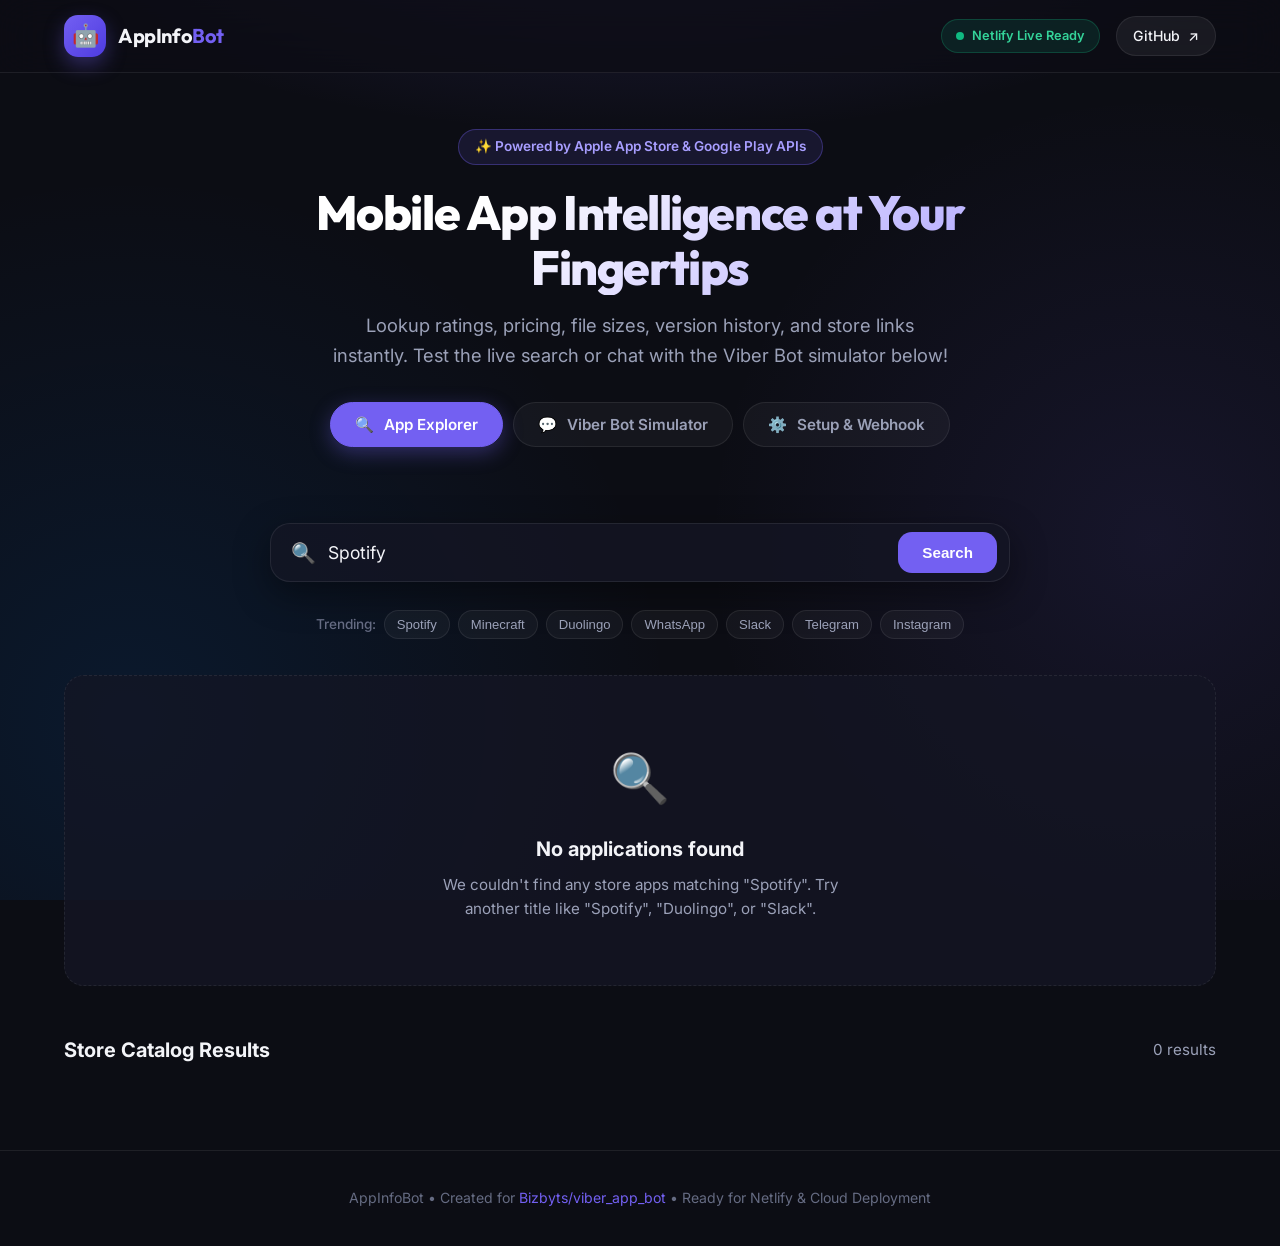
==== public/index.html @ 65c1931f "Add Netlify deployment support, live web explorer, and Viber bot simulator" ====
<!DOCTYPE html>
<html lang="en">
<head>
  <meta charset="UTF-8">
  <meta name="viewport" content="width=device-width, initial-scale=1.0">
  <title>AppInfoBot — Viber App Information Bot & Web Hub</title>
  <meta name="description" content="Instant real-time app lookup for Apple App Store and Google Play Store with live Viber bot simulator and web explorer.">
  
  <!-- Open Graph / Meta -->
  <meta property="og:type" content="website">
  <meta property="og:title" content="AppInfoBot — Viber App Information Bot">
  <meta property="og:description" content="Instant mobile app ratings, size, price, and store links for iOS and Android with interactive Viber simulator.">
  
  <!-- Google Fonts: Inter & Outfit -->
  <link rel="preconnect" href="https://fonts.googleapis.com">
  <link rel="preconnect" href="https://fonts.gstatic.com" crossorigin>
  <link href="https://fonts.googleapis.com/css2?family=Inter:wght@400;500;600;700&family=Outfit:wght@600;700;800&display=swap" rel="stylesheet">
  
  <!-- Stylesheet -->
  <link rel="stylesheet" href="css/style.css">
  <link rel="icon" href="https://i.imgur.com/9vlBxdt.png" type="image/png">
</head>
<body>

  <!-- Site Header -->
  <header class="site-header">
    <div class="container header-inner">
      <a href="/" class="brand" id="brand-link">
        <div class="brand-icon">🤖</div>
        <div class="brand-name">AppInfo<span>Bot</span></div>
      </a>
      <div class="header-nav">
        <div class="badge-live" id="status-indicator">
          <span class="pulse-dot"></span>
          <span>Netlify Live Ready</span>
        </div>
        <a href="https://github.com/Bizbyts/viber_app_bot" target="_blank" rel="noopener noreferrer" class="github-btn" id="github-link">
          <span>GitHub</span> ↗
        </a>
      </div>
    </div>
  </header>

  <!-- Hero Section -->
  <main class="container">
    <section class="hero">
      <div class="hero-pill">✨ Powered by Apple App Store & Google Play APIs</div>
      <h1 class="hero-title">Mobile App Intelligence at Your Fingertips</h1>
      <p class="hero-desc">
        Lookup ratings, pricing, file sizes, version history, and store links instantly.
        Test the live search or chat with the Viber Bot simulator below!
      </p>

      <!-- Navigation Tabs -->
      <nav class="tabs-nav" aria-label="Main Navigation">
        <button class="tab-button active" data-tab="explorer" id="tab-btn-explorer">
          <span>🔍</span> App Explorer
        </button>
        <button class="tab-button" data-tab="simulator" id="tab-btn-simulator">
          <span>💬</span> Viber Bot Simulator
        </button>
        <button class="tab-button" data-tab="setup" id="tab-btn-setup">
          <span>⚙️</span> Setup & Webhook
        </button>
      </nav>
    </section>

    <!-- Tab 1: App Explorer -->
    <section id="tab-explorer" class="tab-pane active" aria-labelledby="tab-btn-explorer">
      <!-- Search Bar -->
      <div class="search-container">
        <div class="search-bar">
          <span class="search-icon">🔍</span>
          <input 
            type="text" 
            id="search-input" 
            class="search-input" 
            placeholder="Search an app name (e.g. Spotify, Notion, Subway Surfers)..."
            value="Spotify"
            autocomplete="off"
          />
          <button id="search-btn" class="search-btn">Search</button>
        </div>
      </div>

      <!-- Quick Search Tag Chips -->
      <div class="quick-tags" id="quick-tags-container">
        <span class="quick-tag-label">Trending:</span>
        <button class="tag-btn" data-query="Spotify">Spotify</button>
        <button class="tag-btn" data-query="Minecraft">Minecraft</button>
        <button class="tag-btn" data-query="Duolingo">Duolingo</button>
        <button class="tag-btn" data-query="WhatsApp">WhatsApp</button>
        <button class="tag-btn" data-query="Slack">Slack</button>
        <button class="tag-btn" data-query="Telegram">Telegram</button>
        <button class="tag-btn" data-query="Instagram">Instagram</button>
      </div>

      <!-- Search State / Status Box -->
      <div id="search-state" class="state-box" style="display: none;"></div>

      <!-- Results Header -->
      <div class="results-header">
        <h2 style="font-size: 1.25rem; font-weight: 700;">Store Catalog Results</h2>
        <span id="results-count" class="results-count">Loading results...</span>
      </div>

      <!-- Cards Grid -->
      <div id="cards-grid" class="cards-grid">
        <!-- Rendered dynamically by app.js -->
      </div>
    </section>

    <!-- Tab 2: Viber Bot Simulator -->
    <section id="tab-simulator" class="tab-pane" aria-labelledby="tab-btn-simulator">
      <div class="simulator-layout">
        
        <!-- Smartphone Mockup -->
        <div class="phone-mockup" id="phone-mockup-frame">
          <div class="phone-speaker"></div>
          
          <div class="viber-header">
            <div class="bot-avatar-wrap">
              <div class="bot-avatar-img">🤖</div>
              <span class="online-dot"></span>
            </div>
            <div class="viber-bot-info">
              <div class="viber-bot-name">AppInfoBot</div>
              <div class="viber-bot-sub">Online • Viber Bot Verified</div>
            </div>
          </div>

          <div class="chat-history" id="chat-history">
            <div class="chat-bubble bubble-bot">
👋 Hi! I'm AppInfoBot.

Send me:
• An app name (e.g. "Spotify")
• An App Store link
• A Google Play link

…and I'll pull up detailed information about it.
            </div>
          </div>

          <div class="phone-input-bar">
            <input 
              type="text" 
              id="chat-input" 
              class="chat-input" 
              placeholder="Type message to bot..."
              autocomplete="off"
            />
            <button id="chat-send-btn" class="chat-send-btn" title="Send message">➤</button>
          </div>
        </div>

        <!-- Simulator Instructions & Presets -->
        <div class="sim-controls">
          <h2 class="sim-heading">Real-Time Viber Bot Emulation</h2>
          <p class="sim-desc">
            This interactive simulator reproduces the exact responses that your Python Viber Bot 
            (<code>formatter.py</code>, <code>parser.py</code>, and <code>viber_client.py</code>) delivers to Viber users.
          </p>

          <div class="sim-presets-title">Quick Test Actions</div>
          <div class="sim-preset-grid">
            <button class="preset-btn" data-prompt="/start">
              <strong>/start</strong>
              <span>Greeting & instructions</span>
            </button>
            <button class="preset-btn" data-prompt="/help">
              <strong>/help</strong>
              <span>Commands & usage syntax</span>
            </button>
            <button class="preset-btn" data-prompt="Spotify">
              <strong>"Spotify"</strong>
              <span>Disambiguation selection</span>
            </button>
            <button class="preset-btn" data-prompt="Minecraft">
              <strong>"Minecraft"</strong>
              <span>Lookup ratings & price</span>
            </button>
            <button class="preset-btn" data-prompt="1">
              <strong>Reply "1"</strong>
              <span>Pick first disambiguation item</span>
            </button>
            <button class="preset-btn" data-prompt="Duolingo">
              <strong>"Duolingo"</strong>
              <span>Language learning app</span>
            </button>
          </div>

          <div style="background: rgba(0,0,0,0.2); border-radius: var(--radius-md); padding: 16px; border: 1px solid var(--border-card);">
            <div style="font-weight: 600; font-size: 0.9rem; margin-bottom: 6px; color: #a89eff;">
              💡 No Viber Token Required for Web Demo
            </div>
            <p style="font-size: 0.84rem; color: var(--text-muted); margin: 0;">
              Since you don't have a Viber partner token yet, this web interface lets anyone test the complete search logic, emoji formatting, and app metadata extraction live on Netlify!
            </p>
          </div>
        </div>

      </div>
    </section>

    <!-- Tab 3: Setup Hub & Webhook -->
    <section id="tab-setup" class="tab-pane" aria-labelledby="tab-btn-setup">
      <div class="guide-card">
        <h2 style="font-family: var(--font-display); font-size: 1.5rem; margin-bottom: 12px;">
          How to Connect Your Real Viber Bot (When Ready)
        </h2>
        <p style="color: var(--text-muted); margin-bottom: 28px;">
          Whenever you want to link a real Viber chatbot account, follow these 3 simple steps:
        </p>

        <div class="guide-step">
          <div class="step-num">1</div>
          <div class="step-content">
            <div class="step-title">Get your Free Viber Bot Auth Token</div>
            <p class="step-text">
              Visit <a href="https://partners.viber.com/" target="_blank" style="color:var(--primary);">partners.viber.com</a>, 
              log in with your phone number, click <strong>Create Bot Account</strong>, and copy your <strong>Authentication Token</strong>.
            </p>
          </div>
        </div>

        <div class="guide-step">
          <div class="step-num">2</div>
          <div class="step-content">
            <div class="step-title">Add Environment Variables on Netlify</div>
            <p class="step-text">
              In your Netlify Site dashboard, navigate to <strong>Site configuration</strong> ➔ <strong>Environment variables</strong>, and add:
            </p>
            <div class="code-box">
              <span>VIBER_AUTH_TOKEN=your_token_from_partners_viber_com</span>
              <button class="copy-btn" onclick="copyText(this, 'VIBER_AUTH_TOKEN=your_token_from_partners_viber_com')">Copy</button>
            </div>
          </div>
        </div>

        <div class="guide-step">
          <div class="step-num">3</div>
          <div class="step-content">
            <div class="step-title">Your Webhook URL</div>
            <p class="step-text">
              Netlify redirects <code>/webhook</code> straight to your serverless function:
            </p>
            <div class="code-box">
              <span id="webhook-display-url">https://your-site.netlify.app/webhook</span>
              <button class="copy-btn" onclick="copyText(this, window.location.origin + '/webhook')">Copy Current Origin</button>
            </div>
          </div>
        </div>

      </div>
    </section>
  </main>

  <!-- Footer -->
  <footer class="site-footer">
    <div class="container">
      <p>
        AppInfoBot • Created for <a href="https://github.com/Bizbyts/viber_app_bot" target="_blank">Bizbyts/viber_app_bot</a> • Ready for Netlify & Cloud Deployment
      </p>
    </div>
  </footer>

  <!-- Main JavaScript -->
  <script src="js/app.js"></script>
</body>
</html>
---- public/css/style.css ----
/* ==========================================================================
   AppInfoBot - Modern Glassmorphism & Viber Purple Design System
   ========================================================================== */

:root {
  --primary: #7360f2;
  --primary-hover: #8878ff;
  --primary-glow: rgba(115, 96, 242, 0.35);
  --primary-subtle: rgba(115, 96, 242, 0.12);
  
  --bg-dark: #0c0d14;
  --bg-card: rgba(20, 22, 36, 0.75);
  --bg-card-hover: rgba(28, 31, 52, 0.85);
  --border-card: rgba(255, 255, 255, 0.08);
  --border-card-hover: rgba(115, 96, 242, 0.4);

  --viber-purple: #7360f2;
  --viber-chat-bg: #13141f;
  --viber-bubble-bot: #1f2238;
  --viber-bubble-user: #7360f2;

  --text-main: #f3f4f8;
  --text-muted: #9ba1b8;
  --text-dim: #656b82;

  --accent-apple: #0071e3;
  --accent-google: #00875a;
  --accent-gold: #ffb800;
  --accent-free: #10b981;

  --radius-sm: 8px;
  --radius-md: 14px;
  --radius-lg: 20px;
  --radius-full: 9999px;

  --font-sans: 'Inter', -apple-system, BlinkMacSystemFont, 'Segoe UI', Roboto, sans-serif;
  --font-display: 'Outfit', var(--font-sans);
  --transition: all 0.25s cubic-bezier(0.16, 1, 0.3, 1);
}

* {
  box-sizing: border-box;
  margin: 0;
  padding: 0;
}

body {
  font-family: var(--font-sans);
  background-color: var(--bg-dark);
  color: var(--text-main);
  min-height: 100vh;
  line-height: 1.6;
  overflow-x: hidden;
  background-image: 
    radial-gradient(ellipse 80% 50% at 50% -20%, rgba(115, 96, 242, 0.25), transparent 70%),
    radial-gradient(circle at 10% 80%, rgba(0, 113, 227, 0.12), transparent 40%),
    radial-gradient(circle at 90% 60%, rgba(115, 96, 242, 0.1), transparent 35%);
  background-attachment: fixed;
}

/* Container */
.container {
  max-width: 1200px;
  margin: 0 auto;
  padding: 0 24px;
}

/* Header */
.site-header {
  border-bottom: 1px solid var(--border-card);
  backdrop-filter: blur(20px);
  position: sticky;
  top: 0;
  z-index: 100;
  background: rgba(12, 13, 20, 0.75);
}

.header-inner {
  display: flex;
  align-items: center;
  justify-content: space-between;
  height: 72px;
}

.brand {
  display: flex;
  align-items: center;
  gap: 12px;
  text-decoration: none;
  color: var(--text-main);
}

.brand-icon {
  width: 42px;
  height: 42px;
  background: linear-gradient(135deg, #7360f2 0%, #4e3be0 100%);
  border-radius: var(--radius-md);
  display: flex;
  align-items: center;
  justify-content: center;
  font-size: 22px;
  box-shadow: 0 8px 20px var(--primary-glow);
}

.brand-name {
  font-family: var(--font-display);
  font-weight: 700;
  font-size: 1.25rem;
  letter-spacing: -0.02em;
}

.brand-name span {
  color: var(--primary);
}

.header-nav {
  display: flex;
  align-items: center;
  gap: 16px;
}

.badge-live {
  display: inline-flex;
  align-items: center;
  gap: 8px;
  background: rgba(16, 185, 129, 0.12);
  border: 1px solid rgba(16, 185, 129, 0.25);
  color: #34d399;
  font-size: 0.8rem;
  font-weight: 600;
  padding: 6px 14px;
  border-radius: var(--radius-full);
}

.pulse-dot {
  width: 8px;
  height: 8px;
  background: #10b981;
  border-radius: 50%;
  animation: pulse-ring 2s infinite;
}

@keyframes pulse-ring {
  0% { transform: scale(0.95); box-shadow: 0 0 0 0 rgba(16, 185, 129, 0.7); }
  70% { transform: scale(1); box-shadow: 0 0 0 8px rgba(16, 185, 129, 0); }
  100% { transform: scale(0.95); box-shadow: 0 0 0 0 rgba(16, 185, 129, 0); }
}

.github-btn {
  display: inline-flex;
  align-items: center;
  gap: 8px;
  background: rgba(255, 255, 255, 0.06);
  border: 1px solid var(--border-card);
  color: var(--text-main);
  text-decoration: none;
  font-size: 0.88rem;
  font-weight: 500;
  padding: 8px 16px;
  border-radius: var(--radius-full);
  transition: var(--transition);
}

.github-btn:hover {
  background: rgba(255, 255, 255, 0.12);
  border-color: rgba(255, 255, 255, 0.2);
  transform: translateY(-1px);
}

/* Hero Section */
.hero {
  padding: 56px 0 36px;
  text-align: center;
}

.hero-pill {
  display: inline-flex;
  align-items: center;
  gap: 8px;
  padding: 6px 16px;
  border-radius: var(--radius-full);
  background: var(--primary-subtle);
  border: 1px solid var(--primary-glow);
  color: #a89eff;
  font-size: 0.85rem;
  font-weight: 600;
  margin-bottom: 20px;
}

.hero-title {
  font-family: var(--font-display);
  font-size: 3rem;
  font-weight: 800;
  line-height: 1.15;
  letter-spacing: -0.03em;
  margin-bottom: 16px;
  max-width: 800px;
  margin-left: auto;
  margin-right: auto;
  background: linear-gradient(135deg, #ffffff 30%, #a89eff 100%);
  -webkit-background-clip: text;
  -webkit-text-fill-color: transparent;
}

.hero-desc {
  font-size: 1.15rem;
  color: var(--text-muted);
  max-width: 620px;
  margin: 0 auto 32px;
}

/* Tabs Navigation */
.tabs-nav {
  display: flex;
  justify-content: center;
  gap: 10px;
  margin-bottom: 40px;
}

.tab-button {
  display: inline-flex;
  align-items: center;
  gap: 10px;
  padding: 12px 24px;
  background: rgba(255, 255, 255, 0.04);
  border: 1px solid var(--border-card);
  border-radius: var(--radius-full);
  color: var(--text-muted);
  font-family: var(--font-sans);
  font-size: 0.95rem;
  font-weight: 600;
  cursor: pointer;
  transition: var(--transition);
}

.tab-button:hover {
  background: rgba(255, 255, 255, 0.08);
  color: var(--text-main);
  border-color: rgba(255, 255, 255, 0.15);
}

.tab-button.active {
  background: var(--primary);
  color: #fff;
  border-color: var(--primary);
  box-shadow: 0 6px 20px var(--primary-glow);
}

.tab-pane {
  display: none;
}

.tab-pane.active {
  display: block;
  animation: fadeIn 0.3s cubic-bezier(0.16, 1, 0.3, 1);
}

@keyframes fadeIn {
  from { opacity: 0; transform: translateY(8px); }
  to { opacity: 1; transform: translateY(0); }
}

/* Search Box */
.search-container {
  max-width: 740px;
  margin: 0 auto 28px;
}

.search-bar {
  display: flex;
  align-items: center;
  background: var(--bg-card);
  border: 1px solid var(--border-card);
  border-radius: var(--radius-lg);
  padding: 8px 12px 8px 20px;
  box-shadow: 0 12px 36px rgba(0, 0, 0, 0.4);
  transition: var(--transition);
}

.search-bar:focus-within {
  border-color: var(--primary);
  box-shadow: 0 12px 40px var(--primary-glow);
  background: rgba(24, 27, 44, 0.9);
}

.search-icon {
  font-size: 1.25rem;
  color: var(--text-dim);
  margin-right: 12px;
}

.search-input {
  flex: 1;
  background: transparent;
  border: none;
  outline: none;
  font-family: var(--font-sans);
  font-size: 1.1rem;
  color: var(--text-main);
}

.search-input::placeholder {
  color: var(--text-dim);
}

.search-btn {
  background: var(--primary);
  color: #fff;
  border: none;
  border-radius: var(--radius-md);
  padding: 12px 24px;
  font-weight: 600;
  font-size: 0.95rem;
  cursor: pointer;
  transition: var(--transition);
}

.search-btn:hover {
  background: var(--primary-hover);
  box-shadow: 0 4px 16px var(--primary-glow);
}

/* Quick Tags */
.quick-tags {
  display: flex;
  align-items: center;
  justify-content: center;
  flex-wrap: wrap;
  gap: 8px;
  margin-bottom: 36px;
}

.quick-tag-label {
  font-size: 0.85rem;
  color: var(--text-dim);
  font-weight: 500;
}

.tag-btn {
  background: rgba(255, 255, 255, 0.04);
  border: 1px solid var(--border-card);
  color: var(--text-muted);
  padding: 6px 12px;
  border-radius: var(--radius-full);
  font-size: 0.82rem;
  font-weight: 500;
  cursor: pointer;
  transition: var(--transition);
}

.tag-btn:hover {
  background: var(--primary-subtle);
  border-color: var(--primary-glow);
  color: #c7c0ff;
  transform: translateY(-1px);
}

/* Results Grid */
.results-header {
  display: flex;
  justify-content: space-between;
  align-items: center;
  margin-bottom: 24px;
}

.results-count {
  font-size: 0.95rem;
  color: var(--text-muted);
}

.cards-grid {
  display: grid;
  grid-template-columns: repeat(auto-fill, minmax(340px, 1fr));
  gap: 24px;
  margin-bottom: 48px;
}

/* App Card */
.app-card {
  background: var(--bg-card);
  border: 1px solid var(--border-card);
  border-radius: var(--radius-lg);
  padding: 24px;
  backdrop-filter: blur(12px);
  display: flex;
  flex-direction: column;
  transition: var(--transition);
  position: relative;
  overflow: hidden;
}

.app-card::before {
  content: '';
  position: absolute;
  top: 0;
  left: 0;
  right: 0;
  height: 3px;
  background: linear-gradient(90deg, var(--primary), transparent);
  opacity: 0;
  transition: var(--transition);
}

.app-card:hover {
  border-color: var(--border-card-hover);
  background: var(--bg-card-hover);
  transform: translateY(-4px);
  box-shadow: 0 16px 36px rgba(0, 0, 0, 0.4), 0 0 24px var(--primary-subtle);
}

.app-card:hover::before {
  opacity: 1;
}

.card-top {
  display: flex;
  gap: 16px;
  margin-bottom: 16px;
}

.app-icon {
  width: 76px;
  height: 76px;
  border-radius: 18px;
  object-fit: cover;
  box-shadow: 0 8px 20px rgba(0, 0, 0, 0.4);
  border: 1px solid rgba(255, 255, 255, 0.1);
  flex-shrink: 0;
}

.card-meta {
  flex: 1;
  min-width: 0;
}

.store-badge {
  display: inline-flex;
  align-items: center;
  gap: 6px;
  font-size: 0.75rem;
  font-weight: 600;
  padding: 3px 8px;
  border-radius: var(--radius-full);
  margin-bottom: 6px;
}

.badge-apple {
  background: rgba(0, 113, 227, 0.15);
  color: #64b5f6;
  border: 1px solid rgba(0, 113, 227, 0.3);
}

.badge-google {
  background: rgba(0, 135, 90, 0.15);
  color: #6ee7b7;
  border: 1px solid rgba(0, 135, 90, 0.3);
}

.app-title {
  font-family: var(--font-display);
  font-size: 1.15rem;
  font-weight: 700;
  line-height: 1.3;
  margin-bottom: 4px;
  white-space: nowrap;
  overflow: hidden;
  text-overflow: ellipsis;
}

.app-developer {
  font-size: 0.85rem;
  color: var(--text-muted);
  white-space: nowrap;
  overflow: hidden;
  text-overflow: ellipsis;
}

.rating-row {
  display: flex;
  align-items: center;
  gap: 8px;
  margin-top: 6px;
}

.stars {
  color: var(--accent-gold);
  font-size: 0.9rem;
  letter-spacing: 1px;
}

.rating-score {
  font-weight: 700;
  font-size: 0.88rem;
}

.rating-count {
  font-size: 0.78rem;
  color: var(--text-dim);
}

.card-details {
  display: grid;
  grid-template-columns: repeat(3, 1fr);
  gap: 12px;
  background: rgba(0, 0, 0, 0.25);
  border-radius: var(--radius-md);
  padding: 12px;
  margin-bottom: 16px;
}

.detail-item {
  display: flex;
  flex-direction: column;
}

.detail-label {
  font-size: 0.7rem;
  color: var(--text-dim);
  text-transform: uppercase;
  letter-spacing: 0.05em;
}

.detail-value {
  font-size: 0.85rem;
  font-weight: 600;
  color: var(--text-main);
  white-space: nowrap;
  overflow: hidden;
  text-overflow: ellipsis;
}

.card-desc {
  font-size: 0.85rem;
  color: var(--text-muted);
  line-height: 1.5;
  margin-bottom: 20px;
  display: -webkit-box;
  -webkit-line-clamp: 3;
  -webkit-box-orient: vertical;
  overflow: hidden;
  flex: 1;
}

.card-actions {
  display: flex;
  gap: 10px;
  margin-top: auto;
}

.btn-store {
  flex: 1;
  display: inline-flex;
  align-items: center;
  justify-content: center;
  gap: 8px;
  background: rgba(255, 255, 255, 0.06);
  border: 1px solid var(--border-card);
  color: var(--text-main);
  text-decoration: none;
  font-size: 0.88rem;
  font-weight: 600;
  padding: 10px 16px;
  border-radius: var(--radius-md);
  transition: var(--transition);
}

.btn-store:hover {
  background: rgba(255, 255, 255, 0.12);
  border-color: rgba(255, 255, 255, 0.25);
}

.btn-bot-send {
  display: inline-flex;
  align-items: center;
  justify-content: center;
  padding: 10px 14px;
  background: var(--primary-subtle);
  border: 1px solid var(--primary-glow);
  color: #a89eff;
  border-radius: var(--radius-md);
  cursor: pointer;
  transition: var(--transition);
  font-size: 0.88rem;
  font-weight: 600;
  gap: 6px;
}

.btn-bot-send:hover {
  background: var(--primary);
  color: #fff;
}

/* Empty / Loading States */
.state-box {
  text-align: center;
  padding: 64px 24px;
  background: var(--bg-card);
  border: 1px dashed var(--border-card);
  border-radius: var(--radius-lg);
  margin-bottom: 48px;
}

.state-icon {
  font-size: 3rem;
  margin-bottom: 16px;
}

.state-title {
  font-size: 1.25rem;
  font-weight: 700;
  margin-bottom: 8px;
}

.state-desc {
  font-size: 0.95rem;
  color: var(--text-muted);
  max-width: 440px;
  margin: 0 auto;
}

.spinner {
  display: inline-block;
  width: 38px;
  height: 38px;
  border: 3px solid rgba(115, 96, 242, 0.2);
  border-top-color: var(--primary);
  border-radius: 50%;
  animation: spin 0.8s linear infinite;
}

@keyframes spin {
  to { transform: rotate(360deg); }
}

/* ==========================================================================
   Viber Chat Simulator
   ========================================================================== */
.simulator-layout {
  display: grid;
  grid-template-columns: 380px 1fr;
  gap: 36px;
  align-items: start;
  margin-bottom: 48px;
}

/* Smartphone Mockup */
.phone-mockup {
  background: #000;
  border: 4px solid #282a3a;
  border-radius: 44px;
  box-shadow: 0 24px 64px rgba(0, 0, 0, 0.7), 0 0 32px var(--primary-subtle);
  overflow: hidden;
  height: 640px;
  display: flex;
  flex-direction: column;
  position: relative;
}

.phone-speaker {
  width: 90px;
  height: 18px;
  background: #1a1c27;
  border-radius: 0 0 12px 12px;
  margin: 0 auto;
  position: absolute;
  top: 0;
  left: 50%;
  transform: translateX(-50%);
  z-index: 20;
}

.viber-header {
  background: #1b192e;
  border-bottom: 1px solid rgba(255, 255, 255, 0.08);
  padding: 24px 16px 12px;
  display: flex;
  align-items: center;
  gap: 12px;
  z-index: 10;
}

.bot-avatar-wrap {
  position: relative;
}

.bot-avatar-img {
  width: 38px;
  height: 38px;
  border-radius: 50%;
  background: var(--primary);
  display: flex;
  align-items: center;
  justify-content: center;
  font-size: 1.2rem;
  color: white;
}

.online-dot {
  width: 10px;
  height: 10px;
  background: #10b981;
  border: 2px solid #1b192e;
  border-radius: 50%;
  position: absolute;
  bottom: 0;
  right: 0;
}

.viber-bot-info {
  flex: 1;
}

.viber-bot-name {
  font-size: 0.95rem;
  font-weight: 700;
  line-height: 1.2;
}

.viber-bot-sub {
  font-size: 0.72rem;
  color: #34d399;
}

.chat-history {
  flex: 1;
  background: var(--viber-chat-bg);
  padding: 16px;
  overflow-y: auto;
  display: flex;
  flex-direction: column;
  gap: 12px;
}

.chat-bubble {
  max-width: 85%;
  padding: 10px 14px;
  border-radius: 16px;
  font-size: 0.88rem;
  line-height: 1.45;
  white-space: pre-wrap;
  word-break: break-word;
  animation: fadeIn 0.2s ease-out;
}

.bubble-user {
  align-self: flex-end;
  background: var(--viber-bubble-user);
  color: white;
  border-bottom-right-radius: 4px;
}

.bubble-bot {
  align-self: flex-start;
  background: var(--viber-bubble-bot);
  color: #e2e8f0;
  border: 1px solid rgba(255, 255, 255, 0.06);
  border-bottom-left-radius: 4px;
}

.bubble-card {
  align-self: flex-start;
  background: var(--viber-bubble-bot);
  border: 1px solid rgba(255, 255, 255, 0.08);
  border-radius: 16px;
  border-bottom-left-radius: 4px;
  overflow: hidden;
  max-width: 90%;
}

.bubble-card-img {
  width: 100%;
  height: 140px;
  object-fit: cover;
  background: #111;
}

.bubble-card-body {
  padding: 12px;
  font-size: 0.82rem;
  white-space: pre-wrap;
}

.phone-input-bar {
  background: #181926;
  padding: 10px 12px;
  display: flex;
  align-items: center;
  gap: 8px;
  border-top: 1px solid rgba(255, 255, 255, 0.06);
}

.chat-input {
  flex: 1;
  background: #25283d;
  border: 1px solid rgba(255, 255, 255, 0.08);
  border-radius: var(--radius-full);
  padding: 8px 16px;
  font-size: 0.88rem;
  color: var(--text-main);
  outline: none;
}

.chat-input:focus {
  border-color: var(--primary);
}

.chat-send-btn {
  background: var(--primary);
  border: none;
  width: 36px;
  height: 36px;
  border-radius: 50%;
  color: white;
  display: flex;
  align-items: center;
  justify-content: center;
  cursor: pointer;
  transition: var(--transition);
}

.chat-send-btn:hover {
  background: var(--primary-hover);
  transform: scale(1.05);
}

/* Simulator Sidebar */
.sim-controls {
  background: var(--bg-card);
  border: 1px solid var(--border-card);
  border-radius: var(--radius-lg);
  padding: 28px;
  backdrop-filter: blur(12px);
}

.sim-heading {
  font-family: var(--font-display);
  font-size: 1.35rem;
  font-weight: 700;
  margin-bottom: 8px;
}

.sim-desc {
  font-size: 0.92rem;
  color: var(--text-muted);
  margin-bottom: 24px;
}

.sim-presets-title {
  font-size: 0.8rem;
  font-weight: 700;
  text-transform: uppercase;
  color: var(--text-dim);
  letter-spacing: 0.05em;
  margin-bottom: 12px;
}

.sim-preset-grid {
  display: grid;
  grid-template-columns: 1fr 1fr;
  gap: 10px;
  margin-bottom: 24px;
}

.preset-btn {
  background: rgba(255, 255, 255, 0.04);
  border: 1px solid var(--border-card);
  border-radius: var(--radius-md);
  padding: 10px 14px;
  color: var(--text-main);
  text-align: left;
  cursor: pointer;
  font-size: 0.85rem;
  transition: var(--transition);
}

.preset-btn strong {
  display: block;
  font-size: 0.9rem;
  color: #a89eff;
  margin-bottom: 2px;
}

.preset-btn span {
  color: var(--text-dim);
  font-size: 0.78rem;
}

.preset-btn:hover {
  background: var(--primary-subtle);
  border-color: var(--primary-glow);
  transform: translateY(-2px);
}

/* Setup Hub Tab */
.guide-card {
  background: var(--bg-card);
  border: 1px solid var(--border-card);
  border-radius: var(--radius-lg);
  padding: 32px;
  margin-bottom: 28px;
  backdrop-filter: blur(12px);
}

.guide-step {
  display: flex;
  gap: 20px;
  margin-bottom: 28px;
}

.guide-step:last-child {
  margin-bottom: 0;
}

.step-num {
  width: 36px;
  height: 36px;
  border-radius: 50%;
  background: var(--primary);
  color: white;
  display: flex;
  align-items: center;
  justify-content: center;
  font-weight: 700;
  font-size: 1rem;
  flex-shrink: 0;
  box-shadow: 0 4px 12px var(--primary-glow);
}

.step-content {
  flex: 1;
}

.step-title {
  font-size: 1.15rem;
  font-weight: 700;
  margin-bottom: 6px;
}

.step-text {
  font-size: 0.92rem;
  color: var(--text-muted);
  margin-bottom: 12px;
}

.code-box {
  background: #090a10;
  border: 1px solid rgba(255, 255, 255, 0.08);
  border-radius: var(--radius-md);
  padding: 14px 18px;
  font-family: 'SFMono-Regular', Consolas, 'Liberation Mono', Menlo, monospace;
  font-size: 0.88rem;
  color: #a89eff;
  display: flex;
  justify-content: space-between;
  align-items: center;
}

.copy-btn {
  background: rgba(255, 255, 255, 0.08);
  border: none;
  color: var(--text-main);
  padding: 4px 10px;
  border-radius: var(--radius-sm);
  font-size: 0.78rem;
  cursor: pointer;
  transition: var(--transition);
}

.copy-btn:hover {
  background: var(--primary);
}

/* Footer */
.site-footer {
  border-top: 1px solid var(--border-card);
  padding: 36px 0;
  text-align: center;
  font-size: 0.88rem;
  color: var(--text-dim);
  margin-top: 60px;
}

.site-footer a {
  color: var(--primary);
  text-decoration: none;
}

/* Responsive */
@media (max-width: 860px) {
  .hero-title {
    font-size: 2.2rem;
  }
  .simulator-layout {
    grid-template-columns: 1fr;
  }
  .phone-mockup {
    max-width: 380px;
    margin: 0 auto;
  }
}
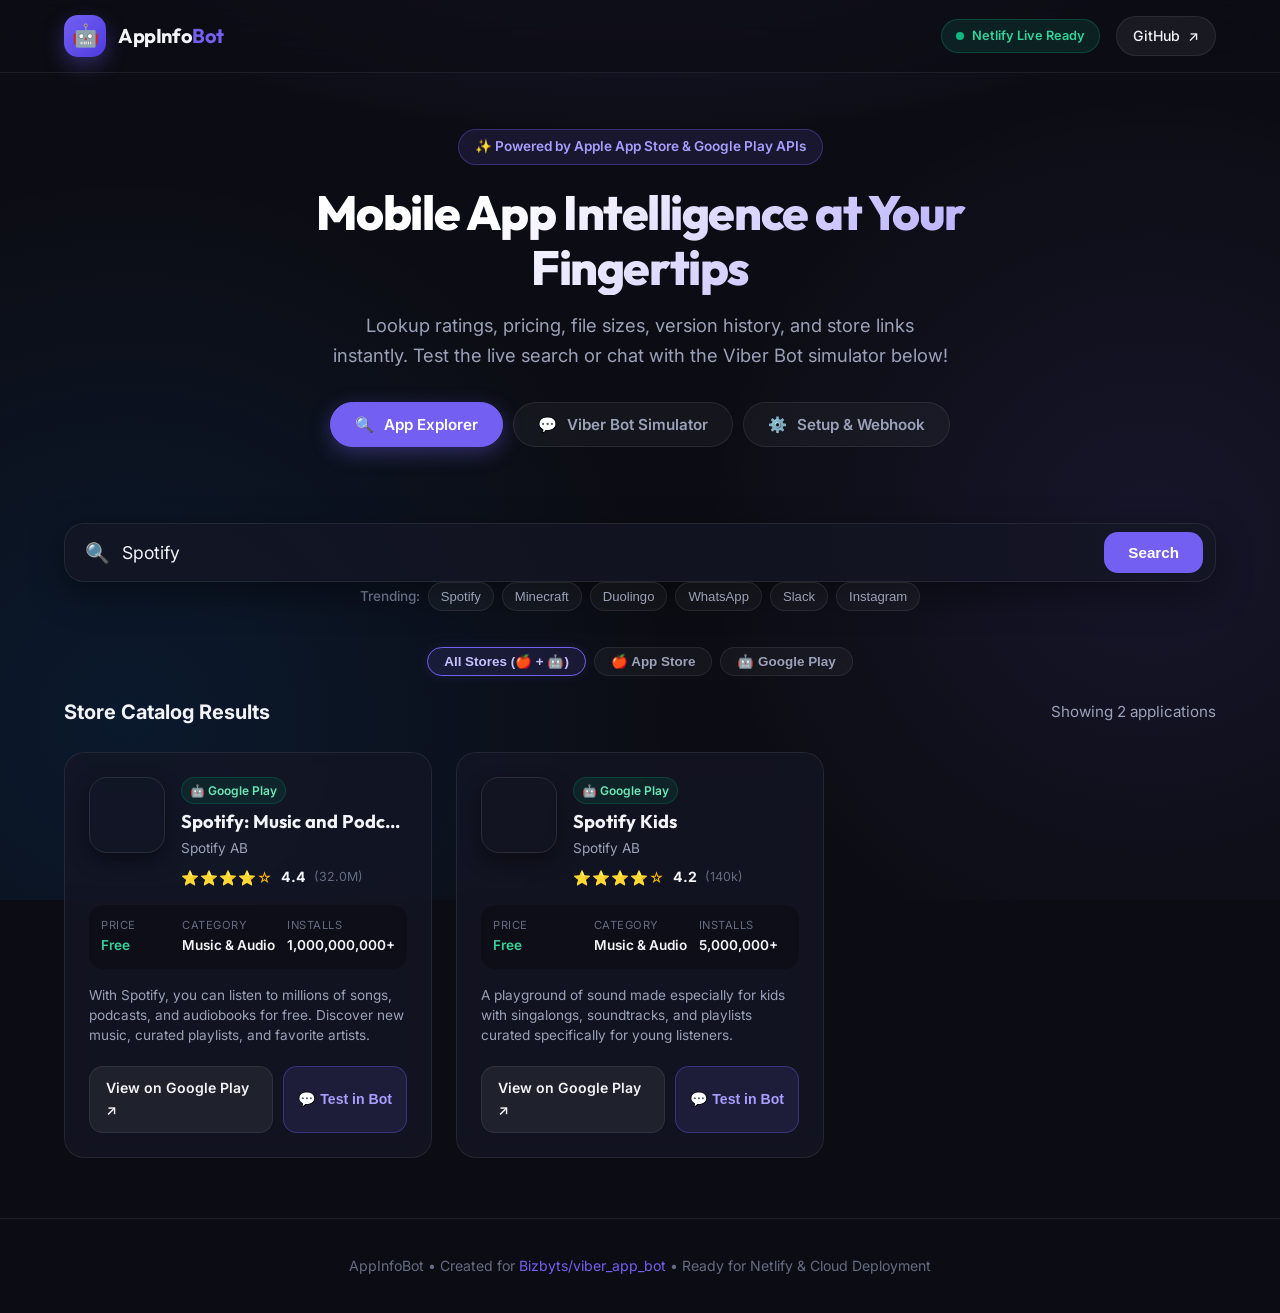
==== commit d97429cb: "Add Google Play detection, store filters, and fix disambiguation option card rendering" ====
--- a/public/index.html
+++ b/public/index.html
@@ -91,8 +91,14 @@
         <button class="tag-btn" data-query="Duolingo">Duolingo</button>
         <button class="tag-btn" data-query="WhatsApp">WhatsApp</button>
         <button class="tag-btn" data-query="Slack">Slack</button>
-        <button class="tag-btn" data-query="Telegram">Telegram</button>
         <button class="tag-btn" data-query="Instagram">Instagram</button>
+      </div>
+
+      <!-- Store Filter Buttons -->
+      <div class="store-filters" id="store-filters-container">
+        <button class="store-filter-btn active" data-filter="all" id="filter-all">All Stores (🍎 + 🤖)</button>
+        <button class="store-filter-btn" data-filter="apple" id="filter-apple">🍎 App Store</button>
+        <button class="store-filter-btn" data-filter="google" id="filter-google">🤖 Google Play</button>
       </div>
 
       <!-- Search State / Status Box -->
@@ -174,19 +180,27 @@
             </button>
             <button class="preset-btn" data-prompt="Spotify">
               <strong>"Spotify"</strong>
-              <span>Disambiguation selection</span>
+              <span>Multi-store disambiguation</span>
+            </button>
+            <button class="preset-btn" data-prompt="1">
+              <strong>Reply "1"</strong>
+              <span>Pick first option (App Store)</span>
+            </button>
+            <button class="preset-btn" data-prompt="3">
+              <strong>Reply "3"</strong>
+              <span>Pick third option (Google Play)</span>
+            </button>
+            <button class="preset-btn" data-prompt="https://play.google.com/store/apps/details?id=com.spotify.music">
+              <strong>Play Store Link 🤖</strong>
+              <span>Direct Google Play URL</span>
+            </button>
+            <button class="preset-btn" data-prompt="https://apps.apple.com/us/app/spotify/id324684580">
+              <strong>App Store Link 🍎</strong>
+              <span>Direct iOS App Store URL</span>
             </button>
             <button class="preset-btn" data-prompt="Minecraft">
               <strong>"Minecraft"</strong>
-              <span>Lookup ratings & price</span>
-            </button>
-            <button class="preset-btn" data-prompt="1">
-              <strong>Reply "1"</strong>
-              <span>Pick first disambiguation item</span>
-            </button>
-            <button class="preset-btn" data-prompt="Duolingo">
-              <strong>"Duolingo"</strong>
-              <span>Language learning app</span>
+              <span>Paid game comparison</span>
             </button>
           </div>
 
--- a/public/css/style.css
+++ b/public/css/style.css
@@ -260,11 +260,39 @@
   to { opacity: 1; transform: translateY(0); }
 }
 
-/* Search Box */
-.search-container {
-  max-width: 740px;
-  margin: 0 auto 28px;
-}
+/* Store Filters */
+.store-filters {
+  display: flex;
+  justify-content: center;
+  gap: 8px;
+  margin-top: 14px;
+  margin-bottom: 20px;
+}
+
+.store-filter-btn {
+  background: rgba(255, 255, 255, 0.04);
+  border: 1px solid var(--border-card);
+  color: var(--text-muted);
+  padding: 6px 16px;
+  border-radius: var(--radius-full);
+  font-size: 0.84rem;
+  font-weight: 600;
+  cursor: pointer;
+  transition: var(--transition);
+}
+
+.store-filter-btn:hover {
+  background: rgba(255, 255, 255, 0.09);
+  color: var(--text-main);
+}
+
+.store-filter-btn.active {
+  background: var(--primary-subtle);
+  border-color: var(--primary);
+  color: #c7c0ff;
+  box-shadow: 0 0 12px var(--primary-subtle);
+}
+
 
 .search-bar {
   display: flex;
